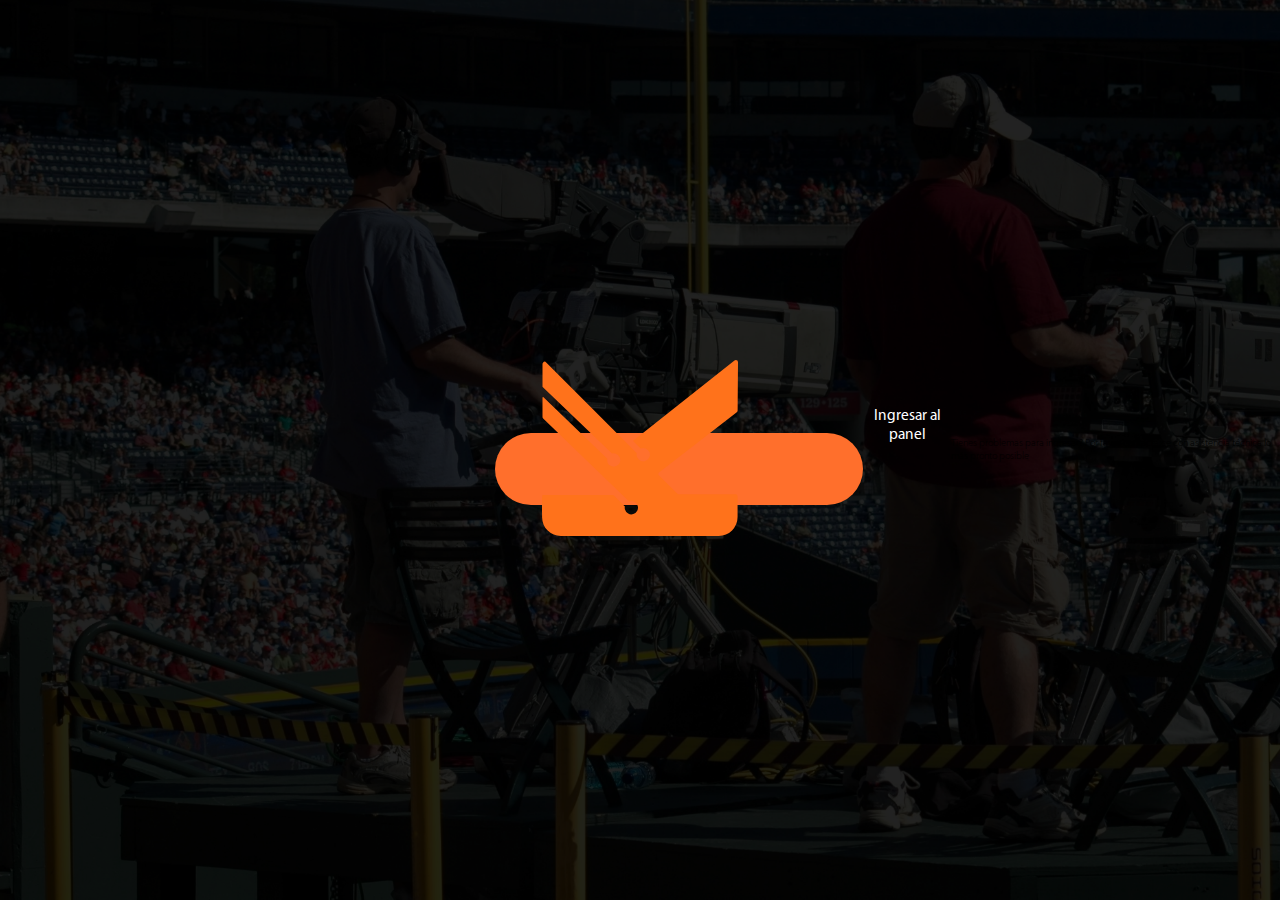
==== index.html @ 5437d5c5 "feat: :sparkles: Adding the images for the index2" ====
<!DOCTYPE html>
<html lang="en">
<head>
    <meta charset="UTF-8">
    <meta name="viewport" content="width=device-width, initial-scale=1.0">
    <title>Proyecto_HTML_S1_DiazSara-QuinonezSantiago</title>
    <link rel="stylesheet" href="./style/style.css">
</head>
<body>

    <div class="logo"><img src="./images/Logo.svg" alt=""></div>

    <div class="seccion_login">
        <img src="./images/Logo2.svg" id="logo">
        <div id="text_logo">Bienvenido al panel digital de </br> KARIO Media</div>
        <div id="text2_logo">Por favor ingresa los siguientes datos para ingresar a la plataforma</div>
        <div id="text3_logo">Usuario</div>
        <div id="gap_user"></div>
        <div id="text4_logo">Contraseña</div>
        <div id="gap2_user"></div>
    </div>



        <div class="log_gap"></div>
        <a href="./index2.html">    
        <p id="text_log"> Ingresar al panel</p>
        </a>  
        <div id="text5_logo">Tienes problemas para ingresar? Por favor contactarse con asistencia técnica lo más pronto posible</div>
    </div>
</body>
</html>
---- style/style.css ----
html, body {
    margin: 0;
    padding: 0;
    height: 100%; 
    width: 100%; 
}
@font-face {
    font-family: Font ;
    src: url(../fonts/MYRIADPRO-REGULAR.OTF);
}
@font-face {
    font-family: Font2;
    src: url(../fonts/MyriadPro-Light.otf);
}

body {
    background: url(../images/background.png) center center;
    background-repeat: no-repeat;
    background-size: cover; 
    background-color: black;
    height: 100%; 
    margin: 0;
    padding: 0;
    display: flex;
    align-items: center;
    justify-content: center;
}
@keyframes logo {
    0%{opacity: 100%;}
    20% {opacity: 100%;}
    50%{opacity: 0%;}
    70%{opacity: 100%;}
    90%{opacity: 0%;}
    100%{opacity: 0%;}
}
.logo{
    animation-delay: 1s;
    animation: logo 10s ease-in-out forwards;
    position: fixed;

}
@keyframes login {
    50%{opacity: 0%;}
    99%{opacity: 0%;}
    100%{opacity: 100%;}
}

.seccion_login{
    background-color: white;
    border-radius: 9%;
    width: 47%;
    height: 75%;
    display: flex;
    align-items: center;
    justify-content: center;
    flex-direction: column;
    gap: 2%;
    animation-delay: 8s;
    animation: login 8s ease-in-out forwards;
    opacity: 0;
    overflow: hidden;
}
#logo{
    top: 50%;
    left: 50%;
    width: 7vw;
    height: 6vw;
    opacity: 1;
    border-color: rgb(255, 5, 5);
    margin-top: -5%;
    
}
#text_logo{
    font-family: "Font";
    font-size: 2vw;
    text-align: center;
    line-height: 3vw;
    
}
#text2_logo{
    font-family: "Font2";
    font-size: 1vw;
    text-align: center;
    
}
#text3_logo{
    font-family: "Font2";
    font-size: 1.2vw;
    margin-left: -60%;
    
}
#gap_user{
    border: 0.1ch solid #707070;
    width: 70%;
    height: 7%;
    border-radius: 1vw;
}
#text4_logo{
    font-family: "Font2";
    font-size: 1.2vw;
    margin-left: -58%;
    margin-top: 1%;
    
}
#gap2_user{
    border: 0.1ch solid #707070;
    width: 70%;
    height: 7%;
    border-radius: 1vw;
}
.log_gap{
    background-color: #ff6f2c;
    border-radius: 13vw;
    width: 35%;
    height: 8%;
    margin-top: 3%;
}
#text_log{
    font-size: 1.2vw;
    font-family: Font;
    color: rgb(255, 255, 255) ;
    text-align: center;
    margin-top: -38%;
}
a{
    text-decoration: none;
}
#text5_logo{
    font-family: "Font2";
    font-size: 0.8vw;

}
@media screen and (max-width: 430px) {
    body {
      background-color: blue;
    }
  }
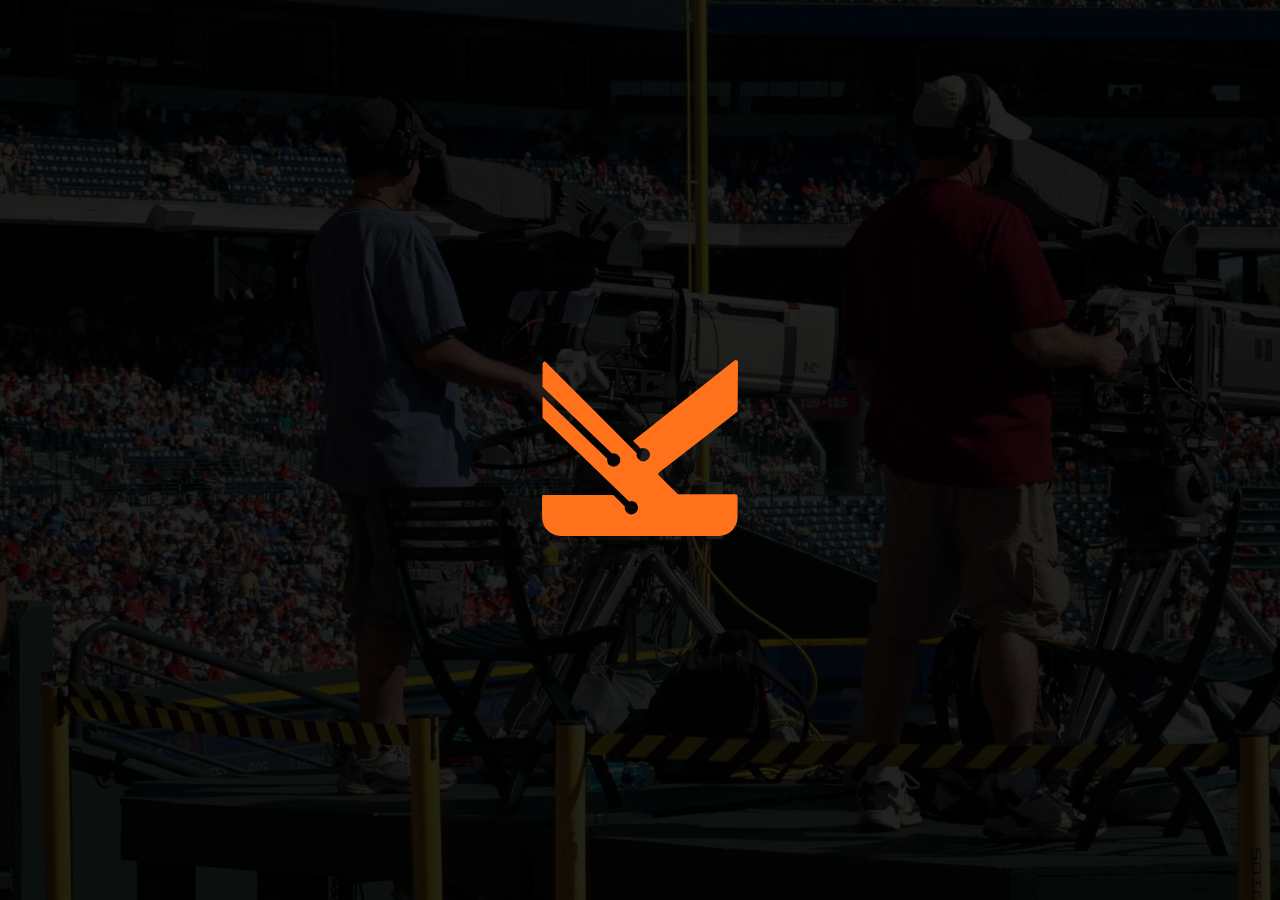
==== commit 04a7b1fd: "feat: :sparkles: adding the new measures in display grid" ====
--- a/index.html
+++ b/index.html
@@ -18,9 +18,6 @@
         <div id="gap_user"></div>
         <div id="text4_logo">Contraseña</div>
         <div id="gap2_user"></div>
-    </div>
-
-
 
         <div class="log_gap"></div>
         <a href="./index2.html">    
--- a/style/style.css
+++ b/style/style.css
@@ -34,6 +34,7 @@
     100%{opacity: 0%;}
 }
 .logo{
+
     animation-delay: 1s;
     animation: logo 10s ease-in-out forwards;
     position: fixed;
@@ -59,6 +60,7 @@
     animation: login 8s ease-in-out forwards;
     opacity: 0;
     overflow: hidden;
+    position: fixed;
 }
 #logo{
     top: 50%;
@@ -130,8 +132,3 @@
     font-size: 0.8vw;
 
 }
-@media screen and (max-width: 430px) {
-    body {
-      background-color: blue;
-    }
-  }